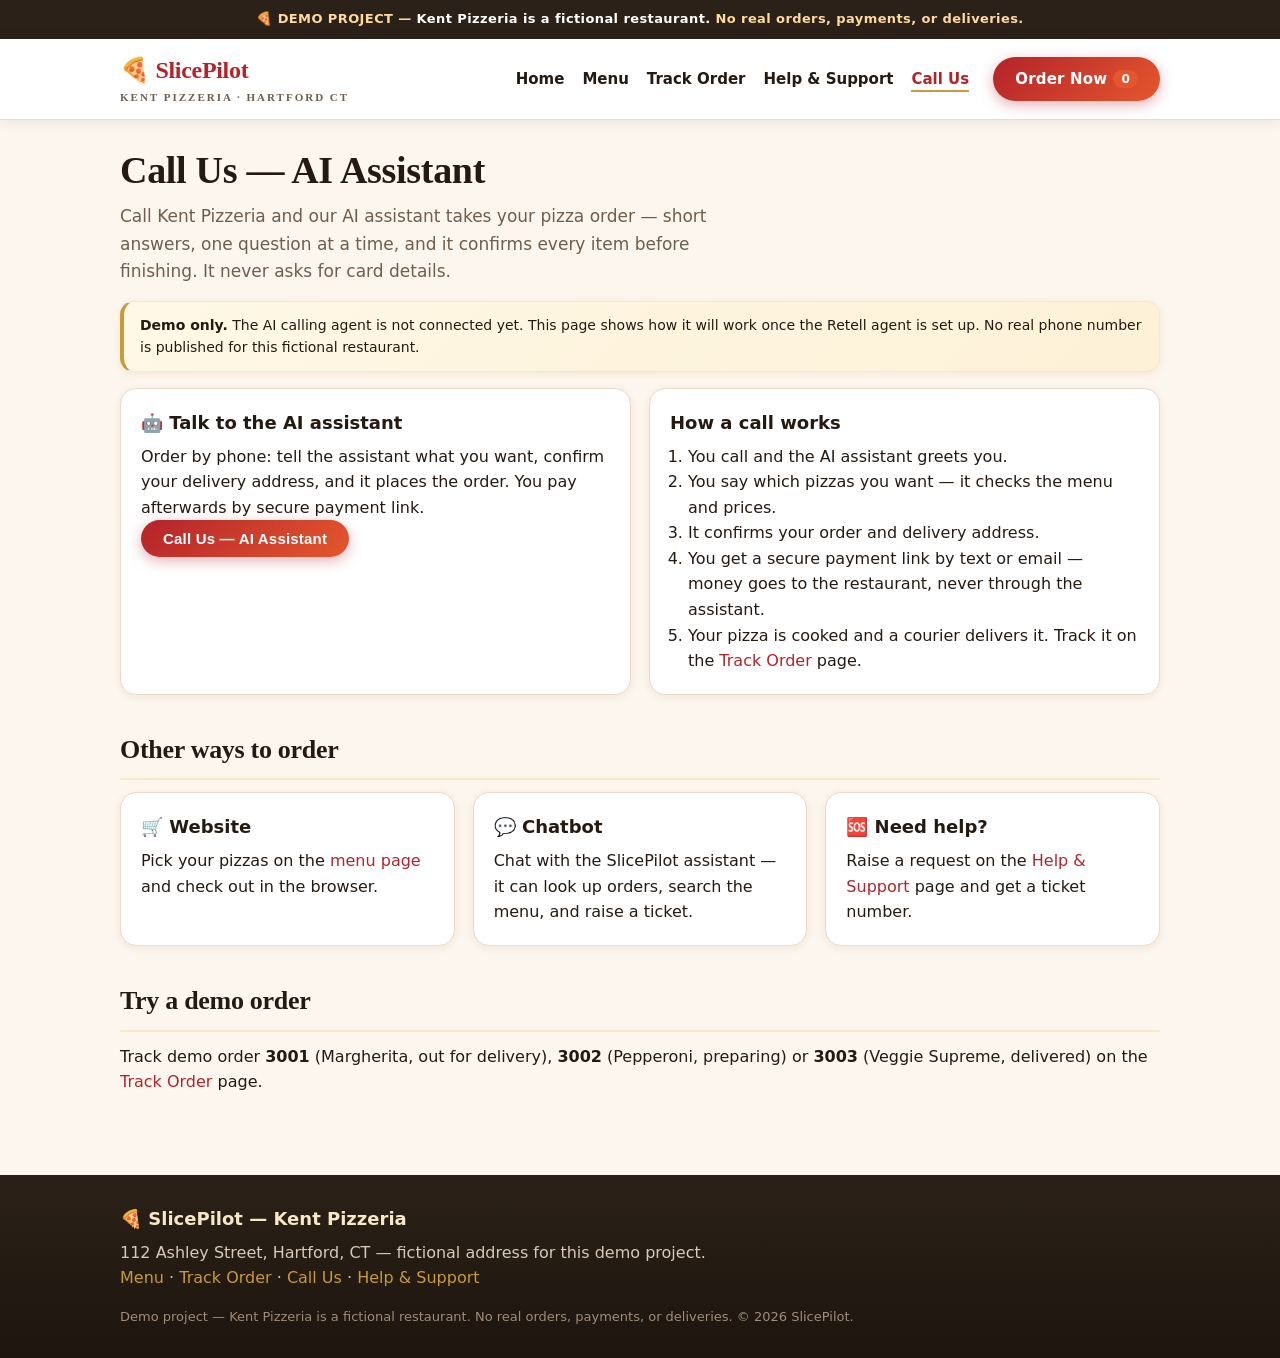
==== call.html @ 83c1e0ca "SlicePilot website: premium pizza site with Olive Pizza menu and HD photos - Home, menu, call, help," ====
<!DOCTYPE html>
<html lang="en">
<head>
<meta charset="UTF-8">
<meta name="viewport" content="width=device-width, initial-scale=1.0">
<title>Call Us | SlicePilot — Kent Pizzeria (Demo)</title>
<link rel="stylesheet" href="style.css">
</head>
<body>
<div class="demo-banner">🍕 DEMO PROJECT — <span>Kent Pizzeria is a fictional restaurant.</span> No real orders, payments, or deliveries.</div>

<header>
  <nav class="nav">
    <a class="logo" href="index.html">🍕 SlicePilot<small>Kent Pizzeria · Hartford CT</small></a>
    <ul class="nav-links">
      <li><a href="index.html">Home</a></li>
      <li><a href="menu.html">Menu</a></li>
      <li><a href="track-order.html">Track Order</a></li>
      <li><a href="help.html">Help &amp; Support</a></li>
      <li><a href="call.html">Call Us</a></li>
    </ul>
    <a class="btn" href="menu.html">Order Now<span class="cart-badge" id="cartCount">0</span></a>
  </nav>
</header>

<main class="container">
  <h1>Call Us — AI Assistant</h1>
  <p class="lead">Call Kent Pizzeria and our AI assistant takes your pizza order — short answers, one question at a time, and it confirms every item before finishing. It never asks for card details.</p>

  <div class="section-note">
    <strong>Demo only.</strong> The AI calling agent is not connected yet. This page shows how it will work once the Retell agent is set up. No real phone number is published for this fictional restaurant.
  </div>

  <div class="grid cols-2">
    <div class="card">
      <h3>🤖 Talk to the AI assistant</h3>
      <p>Order by phone: tell the assistant what you want, confirm your delivery address, and it places the order. You pay afterwards by secure payment link.</p>
      <button class="btn" onclick="callRestaurant()">Call Us — AI Assistant</button>
      <div id="aiCallNote" class="section-note hidden" style="margin-top: 16px;">
        <strong>AI calling agent — coming soon.</strong><br>
        The Retell AI agent for Kent Pizzeria has not been created yet. Once it is set up, this button will open the agent so you can call and order by voice. Demo only — no call is placed from this page today.
      </div>
    </div>
    <div class="card">
      <h3>How a call works</h3>
      <ol style="margin-left: 18px;">
        <li>You call and the AI assistant greets you.</li>
        <li>You say which pizzas you want — it checks the menu and prices.</li>
        <li>It confirms your order and delivery address.</li>
        <li>You get a secure payment link by text or email — money goes to the restaurant, never through the assistant.</li>
        <li>Your pizza is cooked and a courier delivers it. Track it on the <a href="track-order.html">Track Order</a> page.</li>
      </ol>
    </div>
  </div>

  <h2>Other ways to order</h2>
  <div class="grid cols-3">
    <div class="card"><h3>🛒 Website</h3><p>Pick your pizzas on the <a href="menu.html">menu page</a> and check out in the browser.</p></div>
    <div class="card"><h3>💬 Chatbot</h3><p>Chat with the SlicePilot assistant — it can look up orders, search the menu, and raise a ticket.</p></div>
    <div class="card"><h3>🆘 Need help?</h3><p>Raise a request on the <a href="help.html">Help &amp; Support</a> page and get a ticket number.</p></div>
  </div>

  <h2>Try a demo order</h2>
  <p>Track demo order <strong>3001</strong> (Margherita, out for delivery), <strong>3002</strong> (Pepperoni, preparing) or <strong>3003</strong> (Veggie Supreme, delivered) on the <a href="track-order.html">Track Order</a> page.</p>
</main>

<footer>
  <div class="container">
    <h3>🍕 SlicePilot — Kent Pizzeria</h3>
    <p>112 Ashley Street, Hartford, CT — fictional address for this demo project.</p>
    <p><a href="menu.html">Menu</a> · <a href="track-order.html">Track Order</a> · <a href="call.html">Call Us</a> · <a href="help.html">Help &amp; Support</a></p>
    <p class="fineprint">Demo project — Kent Pizzeria is a fictional restaurant. No real orders, payments, or deliveries. © 2026 SlicePilot.</p>
  </div>
</footer>

<script src="menu.js"></script>
<script src="script.js"></script>
</body>
</html>
---- style.css ----
/* ==========================================
   SlicePilot — Kent Pizzeria (Demo)
   Shared styles — static site, no frameworks
   ========================================== */

:root {
    --red: #c1272d;
    --red-dark: #8f1b20;
    --tomato: #e4572e;
    --gold: #f4a259;
    --cream: #fff8f0;
    --paper: #ffffff;
    --ink: #2b2118;
    --muted: #7a6a5c;
    --line: #ecd9c8;
    --green: #2e7d32;
    --radius: 14px;
}

* { box-sizing: border-box; margin: 0; padding: 0; }

body {
    font-family: "Segoe UI", system-ui, -apple-system, Arial, sans-serif;
    background: var(--cream);
    color: var(--ink);
    line-height: 1.6;
}

a { color: var(--red); text-decoration: none; }
a:hover { text-decoration: underline; }

img { max-width: 100%; display: block; }

/* ---------- Demo banner (every page) ---------- */
.demo-banner {
    background: #2b2118;
    color: #ffd9a0;
    text-align: center;
    font-size: 13px;
    font-weight: 600;
    padding: 8px 14px;
    letter-spacing: 0.2px;
}
.demo-banner span { color: #fff; }

/* ---------- Header / nav ---------- */
header {
    background: var(--paper);
    border-bottom: 1px solid var(--line);
    position: sticky;
    top: 0;
    z-index: 50;
}
.nav {
    max-width: 1080px;
    margin: 0 auto;
    padding: 12px 20px;
    display: flex;
    align-items: center;
    gap: 24px;
    flex-wrap: wrap;
}
.logo {
    font-size: 24px;
    font-weight: 800;
    color: var(--red);
    letter-spacing: -0.5px;
}
.logo small {
    display: block;
    font-size: 11px;
    font-weight: 600;
    color: var(--muted);
    letter-spacing: 2px;
    text-transform: uppercase;
}
.nav-links {
    display: flex;
    gap: 18px;
    list-style: none;
    margin-left: auto;
    flex-wrap: wrap;
}
.nav-links a { color: var(--ink); font-weight: 600; font-size: 15px; }
.nav-links a.active { color: var(--red); }

.btn {
    display: inline-block;
    background: var(--red);
    color: #fff;
    border: none;
    border-radius: 999px;
    padding: 10px 22px;
    font-size: 15px;
    font-weight: 700;
    cursor: pointer;
    text-align: center;
}
.btn:hover { background: var(--red-dark); text-decoration: none; }
.btn.secondary {
    background: #fff;
    color: var(--red);
    border: 2px solid var(--red);
}
.btn.secondary:hover { background: #fdeceb; }
.btn.ghost {
    background: transparent;
    color: var(--ink);
    border: 2px solid var(--line);
}
.btn:disabled {
    background: #cbb9a8;
    cursor: not-allowed;
}
.cart-badge {
    background: var(--tomato);
    color: #fff;
    border-radius: 999px;
    font-size: 12px;
    padding: 2px 8px;
    margin-left: 6px;
    vertical-align: middle;
}

/* ---------- Layout ---------- */
.container { max-width: 1080px; margin: 0 auto; padding: 28px 20px 60px; }
h1 { font-size: 34px; line-height: 1.2; margin-bottom: 10px; }
h2 { font-size: 24px; margin: 34px 0 12px; }
h3 { font-size: 18px; margin-bottom: 6px; }
.lead { font-size: 17px; color: var(--muted); max-width: 640px; }
.section-note {
    background: #fff3e0;
    border: 1px solid #ffd9a0;
    border-radius: var(--radius);
    padding: 12px 16px;
    font-size: 14px;
    margin: 16px 0;
}
.card {
    background: var(--paper);
    border: 1px solid var(--line);
    border-radius: var(--radius);
    padding: 20px;
}
.grid { display: grid; gap: 18px; }
.grid.cols-3 { grid-template-columns: repeat(3, 1fr); }
.grid.cols-2 { grid-template-columns: repeat(2, 1fr); }
@media (max-width: 720px) {
    .grid.cols-3, .grid.cols-2 { grid-template-columns: 1fr; }
    h1 { font-size: 27px; }
}

/* ---------- Hero (home) ---------- */
.hero {
    background: linear-gradient(135deg, var(--red-dark), var(--red) 55%, var(--tomato));
    color: #fff;
    border-radius: 20px;
    padding: 44px 34px;
    margin-bottom: 28px;
}
.hero h1 { color: #fff; font-size: 40px; }
.hero p { color: #ffe4d6; max-width: 560px; font-size: 17px; }
.hero .btn { background: #fff; color: var(--red); margin-top: 18px; }
.hero .btn.secondary {
    background: transparent;
    color: #fff;
    border-color: #fff;
    margin-left: 10px;
}
.hero-badges { margin-top: 20px; display: flex; gap: 10px; flex-wrap: wrap; }
.hero-badges span {
    background: rgba(255, 255, 255, 0.16);
    border: 1px solid rgba(255, 255, 255, 0.35);
    border-radius: 999px;
    padding: 5px 12px;
    font-size: 13px;
    font-weight: 600;
}

.steps { counter-reset: step; }
.step { display: flex; gap: 14px; align-items: flex-start; }
.step-num {
    flex: 0 0 36px;
    height: 36px;
    border-radius: 50%;
    background: var(--red);
    color: #fff;
    font-weight: 800;
    display: flex;
    align-items: center;
    justify-content: center;
}

/* ---------- Menu ---------- */
.filters { display: flex; gap: 10px; flex-wrap: wrap; margin: 18px 0; align-items: center; }
.filter-btn {
    border: 2px solid var(--line);
    background: #fff;
    border-radius: 999px;
    padding: 7px 16px;
    font-weight: 700;
    cursor: pointer;
    font-size: 14px;
}
.filter-btn.active { background: var(--red); border-color: var(--red); color: #fff; }
.search-box {
    margin-left: auto;
    padding: 9px 14px;
    border: 2px solid var(--line);
    border-radius: 999px;
    font-size: 14px;
    min-width: 210px;
}
.menu-grid {
    display: grid;
    grid-template-columns: repeat(3, 1fr);
    gap: 18px;
}
@media (max-width: 860px) { .menu-grid { grid-template-columns: repeat(2, 1fr); } }
@media (max-width: 560px) { .menu-grid { grid-template-columns: 1fr; } }
.menu-card {
    background: var(--paper);
    border: 1px solid var(--line);
    border-radius: var(--radius);
    padding: 18px;
    display: flex;
    flex-direction: column;
    gap: 6px;
}
.menu-card.unavailable { opacity: 0.65; background: #faf5f0; }
.menu-emoji { font-size: 40px; }
.menu-card h3 { margin: 0; }
.menu-cat {
    font-size: 12px;
    font-weight: 700;
    letter-spacing: 1px;
    text-transform: uppercase;
    color: var(--tomato);
}
.menu-price { font-size: 19px; font-weight: 800; color: var(--red); }
.menu-desc { font-size: 14px; color: var(--muted); flex: 1; }
.menu-card .btn { margin-top: 8px; width: 100%; }
.badge-unavailable {
    display: inline-block;
    background: #eee;
    color: #666;
    border-radius: 999px;
    padding: 3px 10px;
    font-size: 12px;
    font-weight: 700;
}

/* ---------- Cart panel ---------- */
.cart-panel {
    position: fixed;
    right: 18px;
    bottom: 18px;
    background: var(--paper);
    border: 1px solid var(--line);
    border-radius: var(--radius);
    box-shadow: 0 8px 30px rgba(0, 0, 0, 0.18);
    padding: 16px;
    width: 300px;
    max-width: calc(100vw - 36px);
    z-index: 80;
}
.cart-panel h3 { margin-bottom: 8px; }
.cart-line {
    display: flex;
    justify-content: space-between;
    gap: 10px;
    font-size: 14px;
    padding: 5px 0;
    border-bottom: 1px dashed var(--line);
}
.cart-total { font-weight: 800; display: flex; justify-content: space-between; padding-top: 8px; }
.cart-panel .btn { width: 100%; margin-top: 10px; }
.cart-empty { color: var(--muted); font-size: 14px; }
.qty-btn {
    border: 1px solid var(--line);
    background: #fff;
    border-radius: 6px;
    width: 24px;
    height: 24px;
    cursor: pointer;
    font-weight: 800;
}

/* ---------- Forms ---------- */
.form label { display: block; font-weight: 700; font-size: 14px; margin: 14px 0 4px; }
.form input, .form select, .form textarea {
    width: 100%;
    padding: 11px 13px;
    border: 2px solid var(--line);
    border-radius: 10px;
    font-size: 15px;
    font-family: inherit;
    background: #fff;
}
.form input:focus, .form select:focus, .form textarea:focus {
    outline: none;
    border-color: var(--red);
}
.form .hint { font-size: 13px; color: var(--muted); margin-top: 3px; }
.success-box {
    background: #e8f5e9;
    border: 1px solid #a5d6a7;
    border-radius: var(--radius);
    padding: 20px;
    margin-top: 18px;
}
.success-box .ticket {
    font-size: 26px;
    font-weight: 800;
    color: var(--green);
    letter-spacing: 1px;
}
.hidden { display: none; }

/* ---------- Track order ---------- */
.timeline { display: flex; gap: 0; margin: 22px 0; flex-wrap: wrap; }
.timeline-step {
    flex: 1;
    min-width: 120px;
    text-align: center;
    padding: 12px 6px;
    border-top: 4px solid var(--line);
    font-size: 13px;
    font-weight: 600;
    color: var(--muted);
}
.timeline-step.done { border-color: var(--green); color: var(--green); }
.timeline-step.current { border-color: var(--tomato); color: var(--tomato); }
.order-summary { font-size: 16px; }
.order-summary strong { color: var(--red); }
.error-box {
    background: #fdeceb;
    border: 1px solid #f5b5b0;
    border-radius: var(--radius);
    padding: 20px;
    margin-top: 18px;
}

/* ---------- Footer ---------- */
footer {
    background: #2b2118;
    color: #d8c9b8;
    margin-top: 20px;
}
footer .container { padding: 30px 20px; }
footer h3 { color: #fff; }
footer a { color: var(--gold); }
footer .fineprint { font-size: 13px; color: #a08d7a; margin-top: 16px; }

/* ---------- Pizza size selector ---------- */
.size-row { display: flex; gap: 6px; flex-wrap: wrap; margin: 4px 0 2px; }
.size-btn {
    border: 2px solid var(--line);
    background: #fff;
    border-radius: 8px;
    padding: 4px 10px;
    font-weight: 700;
    font-size: 13px;
    cursor: pointer;
    color: var(--ink);
}
.size-btn.active { background: var(--red); border-color: var(--red); color: #fff; }
.menu-price small { font-size: 13px; font-weight: 700; color: var(--muted); }

/* ==========================================
   PREMIUM POLISH — top-notch, professional
   (overrides above; self-contained, no
   external fonts or dependencies)
   ========================================== */

/* Richer premium palette + refined type */
:root {
    --red: #b4232a;
    --red-dark: #7e161b;
    --tomato: #e4572e;
    --gold: #c99a3c;
    --gold-soft: #f6e8c8;
    --cream: #fdf6ee;
    --ink: #241a12;
    --muted: #6f5d4d;
}
body { font-family: "Segoe UI", system-ui, -apple-system, "Helvetica Neue", Arial, sans-serif; }
h1, h2, .logo {
    font-family: Georgia, "Times New Roman", serif;
    letter-spacing: -0.3px;
}
h1 { font-size: 38px; }
h2 { font-size: 26px; border-bottom: 2px solid var(--gold-soft); padding-bottom: 8px; }
h3 { font-size: 18px; }

/* Smooth motion everywhere */
a, button, .menu-card, .card, .filter-btn, .size-btn {
    transition: all 0.2s ease-in-out;
}

/* Buttons: gradient, shadow, lift on hover */
.btn {
    background: linear-gradient(135deg, var(--red), var(--tomato));
    box-shadow: 0 4px 14px rgba(180, 35, 42, 0.35);
    letter-spacing: 0.2px;
}
.btn:hover {
    background: linear-gradient(135deg, var(--red-dark), var(--red));
    transform: translateY(-1px);
    box-shadow: 0 8px 20px rgba(180, 35, 42, 0.4);
}
.btn.secondary { background: #fff; box-shadow: 0 2px 8px rgba(0, 0, 0, 0.08); }
.btn.secondary:hover { background: #fdf1ec; }
.btn.ghost:hover { border-color: var(--gold); color: var(--red); }

/* Sticky nav: soft shadow + gold underline accent */
header { box-shadow: 0 2px 16px rgba(36, 26, 18, 0.08); }
.nav-links a:hover { color: var(--red); }
.nav-links a.active { color: var(--red); border-bottom: 2px solid var(--gold); padding-bottom: 2px; }

/* Hero: deeper gradient, gold trim, bigger presence */
.hero {
    background: linear-gradient(135deg, #5f0f13 0%, var(--red-dark) 35%, var(--red) 70%, var(--tomato) 100%);
    box-shadow: 0 18px 40px rgba(126, 22, 27, 0.35);
    border: 1px solid rgba(201, 154, 60, 0.45);
    padding: 52px 40px;
}
.hero h1 { font-size: 46px; }
.hero-badges span { background: rgba(255, 255, 255, 0.14); border-color: rgba(246, 232, 200, 0.5); }

/* Cards: soft shadow, hover lift, gold top accent */
.card, .menu-card {
    box-shadow: 0 2px 10px rgba(36, 26, 18, 0.07);
    border-radius: 16px;
}
.card:hover, .menu-card:hover {
    box-shadow: 0 12px 28px rgba(36, 26, 18, 0.14);
    transform: translateY(-3px);
    border-color: var(--gold-soft);
}
.menu-card.unavailable:hover { transform: none; box-shadow: 0 2px 10px rgba(36, 26, 18, 0.07); }
.menu-card .btn { box-shadow: 0 3px 10px rgba(180, 35, 42, 0.28); }
.menu-emoji { filter: drop-shadow(0 3px 4px rgba(0, 0, 0, 0.12)); }
.menu-cat { color: var(--gold); letter-spacing: 1.5px; }

/* Filters + size pills: crisper, premium */
.filter-btn { box-shadow: 0 1px 4px rgba(0, 0, 0, 0.05); }
.filter-btn:hover { border-color: var(--gold); color: var(--red); }
.filter-btn.active { box-shadow: 0 3px 10px rgba(180, 35, 42, 0.3); }
.size-btn:hover { border-color: var(--gold); color: var(--red); }
.size-btn.active { box-shadow: 0 2px 8px rgba(180, 35, 42, 0.3); }

/* Section note: warm gold treatment */
.section-note {
    background: linear-gradient(135deg, #fff8e6, #fdf1d7);
    border: 1px solid var(--gold-soft);
    border-left: 4px solid var(--gold);
    box-shadow: 0 2px 8px rgba(201, 154, 60, 0.15);
}

/* Demo banner: refined */
.demo-banner { letter-spacing: 0.4px; padding: 9px 14px; }

/* Cart panel: premium floating card */
.cart-panel {
    box-shadow: 0 16px 40px rgba(36, 26, 18, 0.22);
    border-radius: 18px;
    border: 1px solid var(--gold-soft);
}
.cart-total { border-top: 2px solid var(--gold-soft); margin-top: 6px; }

/* Forms: softer focus ring */
.form input:focus, .form select:focus, .form textarea:focus {
    border-color: var(--red);
    box-shadow: 0 0 0 3px rgba(180, 35, 42, 0.12);
}

/* Track-order timeline: gold current step */
.timeline-step.current { border-color: var(--gold); color: #8a6d1f; }

/* ---------- Menu photos (premium) ---------- */
.menu-img {
    width: 100%;
    aspect-ratio: 4 / 3;
    object-fit: cover;
    border-radius: 12px;
    margin: -6px 0 8px;
    box-shadow: 0 4px 14px rgba(36, 26, 18, 0.16);
}
.menu-card.unavailable .menu-img { filter: grayscale(0.6) brightness(0.92); }
.card-img {
    width: 100%;
    aspect-ratio: 4 / 3;
    object-fit: cover;
    border-radius: 12px;
    margin-bottom: 10px;
    box-shadow: 0 4px 14px rgba(36, 26, 18, 0.16);
}
.hero-img {
    width: 100%;
    max-height: 340px;
    object-fit: cover;
    border-radius: 16px;
    margin-top: 22px;
    border: 1px solid rgba(246, 232, 200, 0.5);
    box-shadow: 0 14px 34px rgba(0, 0, 0, 0.35);
}

/* Footer: richer, gold headings */
footer { background: linear-gradient(180deg, #2b2118, #1d150e); }
footer h3 { color: var(--gold-soft); }
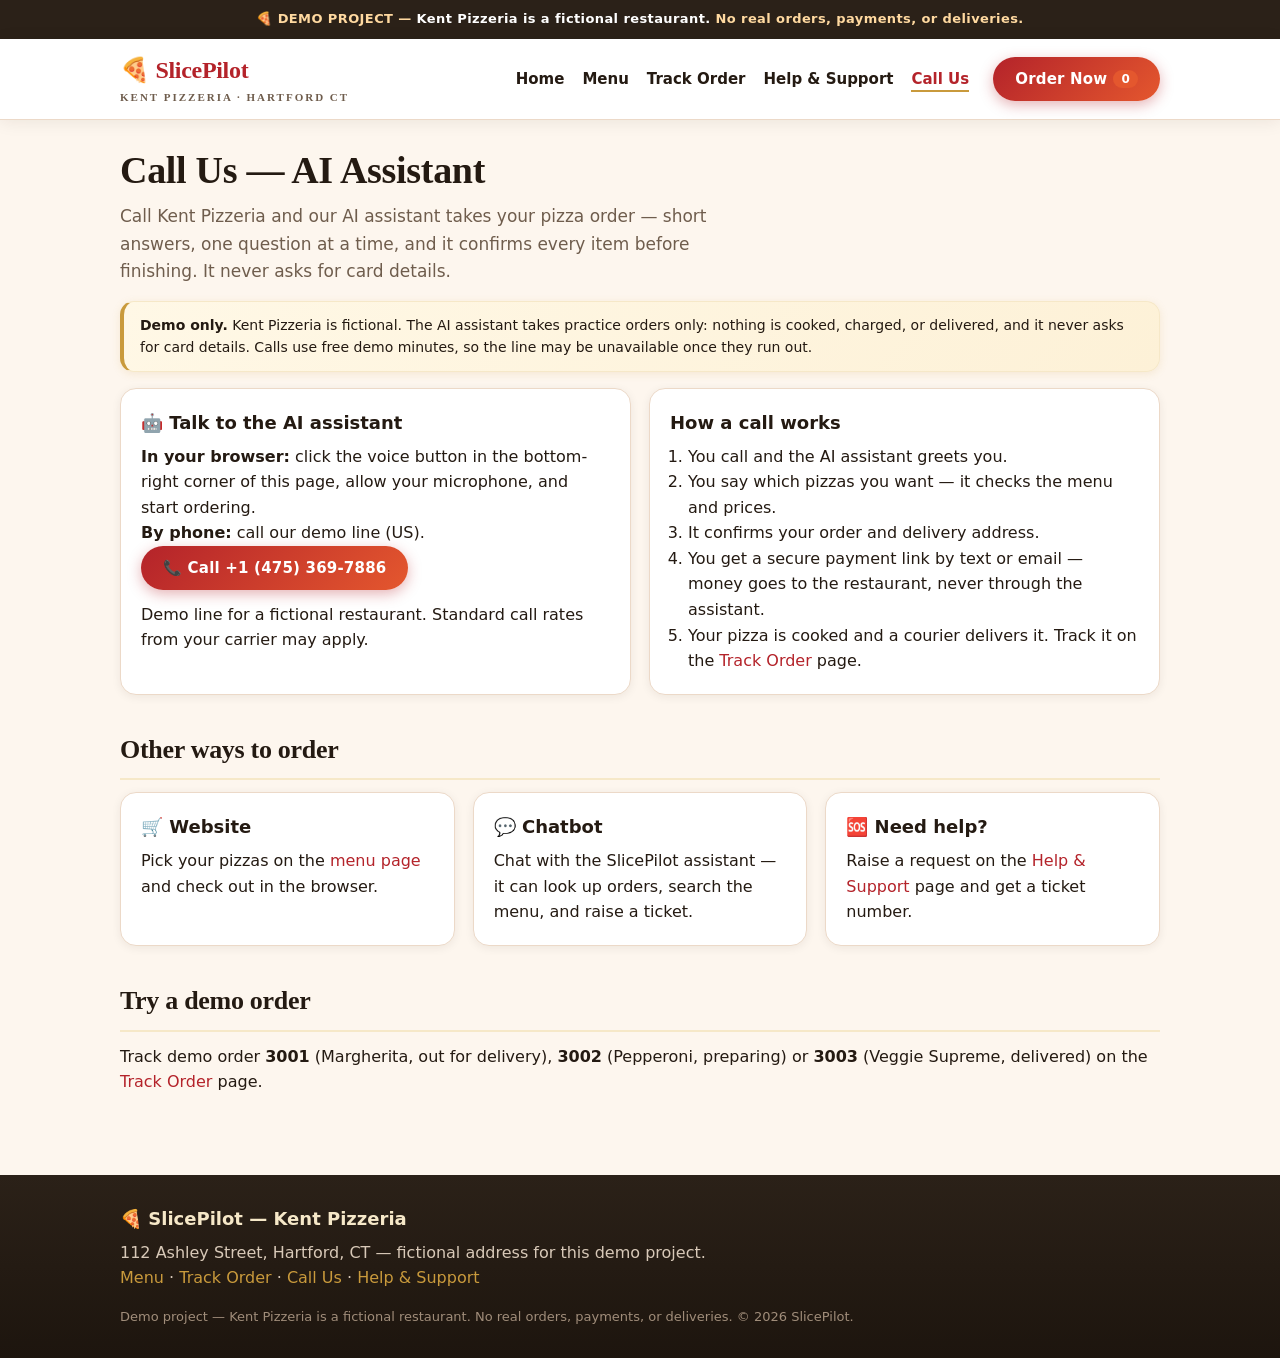
==== commit f47608ae: "Call page: LiveKit voice widget and demo phone line" ====
--- a/call.html
+++ b/call.html
@@ -28,18 +28,16 @@
   <p class="lead">Call Kent Pizzeria and our AI assistant takes your pizza order — short answers, one question at a time, and it confirms every item before finishing. It never asks for card details.</p>
 
   <div class="section-note">
-    <strong>Demo only.</strong> The AI calling agent is not connected yet. This page shows how it will work once the Retell agent is set up. No real phone number is published for this fictional restaurant.
+    <strong>Demo only.</strong> Kent Pizzeria is fictional. The AI assistant takes practice orders only: nothing is cooked, charged, or delivered, and it never asks for card details. Calls use free demo minutes, so the line may be unavailable once they run out.
   </div>
 
   <div class="grid cols-2">
     <div class="card">
       <h3>🤖 Talk to the AI assistant</h3>
-      <p>Order by phone: tell the assistant what you want, confirm your delivery address, and it places the order. You pay afterwards by secure payment link.</p>
-      <button class="btn" onclick="callRestaurant()">Call Us — AI Assistant</button>
-      <div id="aiCallNote" class="section-note hidden" style="margin-top: 16px;">
-        <strong>AI calling agent — coming soon.</strong><br>
-        The Retell AI agent for Kent Pizzeria has not been created yet. Once it is set up, this button will open the agent so you can call and order by voice. Demo only — no call is placed from this page today.
-      </div>
+      <p><strong>In your browser:</strong> click the voice button in the bottom-right corner of this page, allow your microphone, and start ordering.</p>
+      <p><strong>By phone:</strong> call our demo line (US).</p>
+      <a class="btn" href="tel:+14753697886">📞 Call +1 (475) 369-7886</a>
+      <p class="fineprint" style="margin-top: 12px;">Demo line for a fictional restaurant. Standard call rates from your carrier may apply.</p>
     </div>
     <div class="card">
       <h3>How a call works</h3>
@@ -75,5 +73,7 @@
 
 <script src="menu.js"></script>
 <script src="script.js"></script>
+<!-- LiveKit Agent Embed Widget: voice assistant launcher (agent kent-pizzeria) -->
+<script src="https://cloud.livekit.io/embed-popup.js" data-lk-agent="CA_emshR9pkrvSL"></script>
 </body>
 </html>
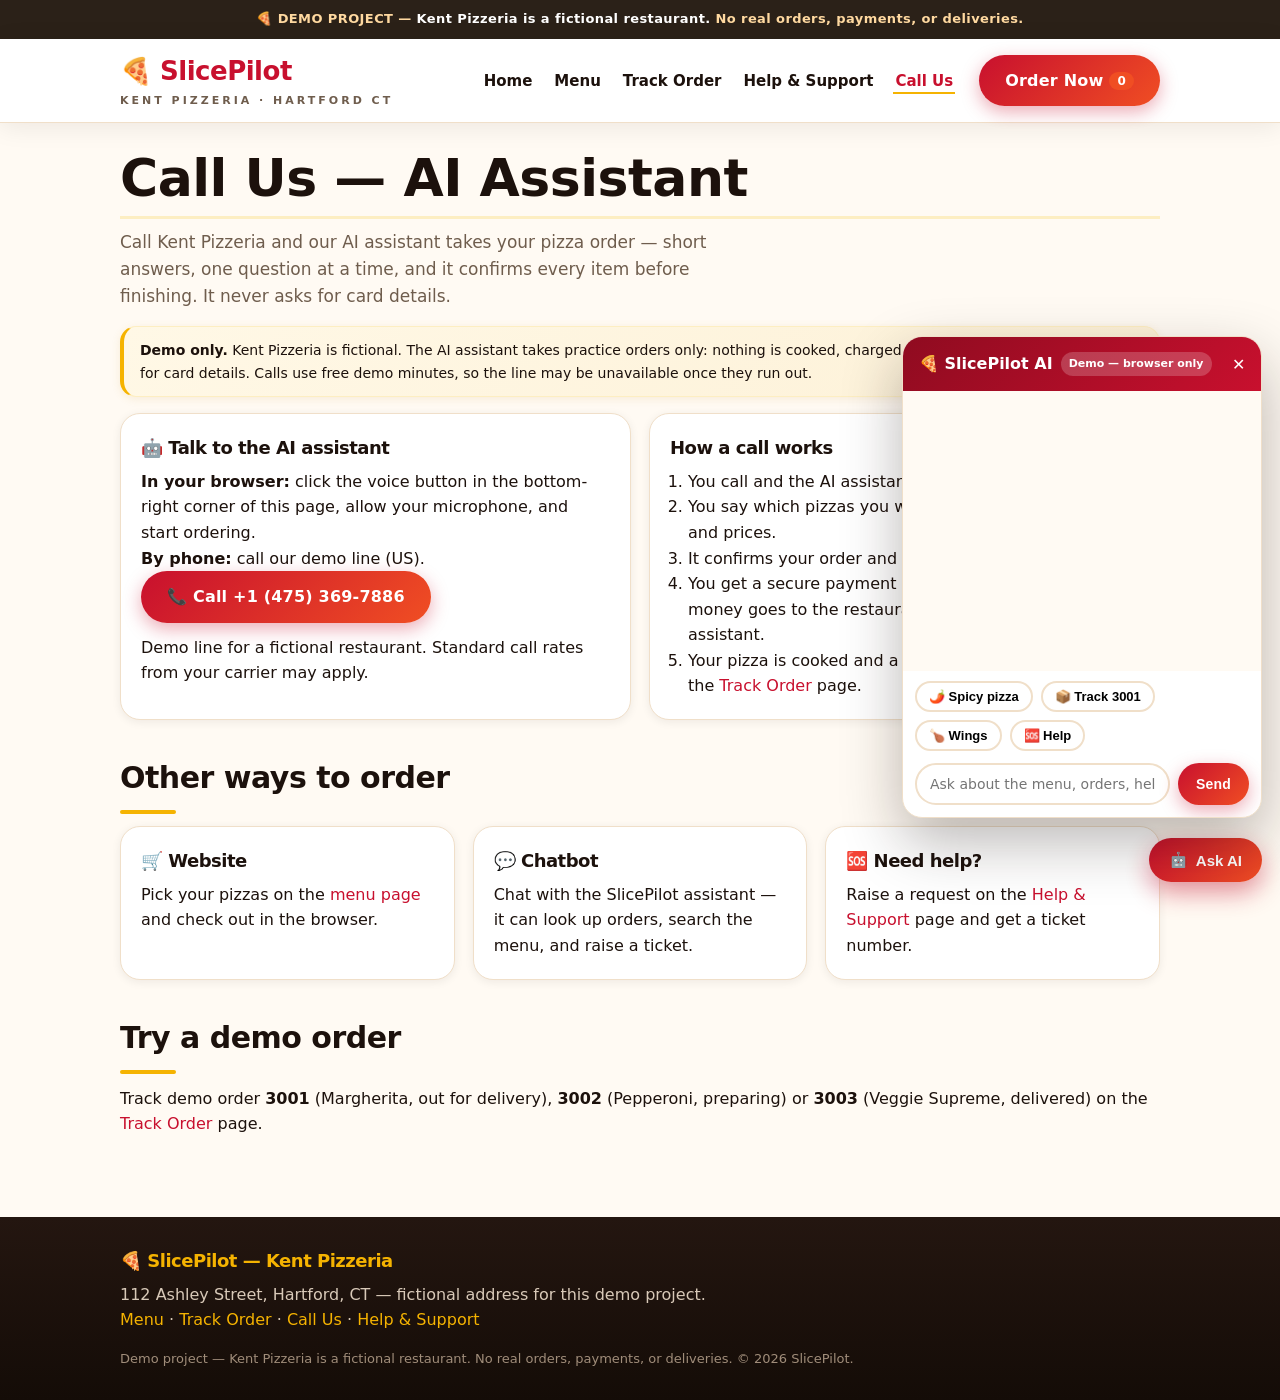
==== commit c313a4e6: "Add Ask AI chat widget to menu, checkout, track-order, help and call pages" ====
--- a/call.html
+++ b/call.html
@@ -71,9 +71,25 @@
   </div>
 </footer>
 
+<div class="ai-chat" id="aiChat">
+  <button class="ai-chat-btn" id="aiChatBtn" type="button" aria-label="Chat with the AI assistant">🤖 <span>Ask AI</span></button>
+  <div class="ai-chat-panel hidden" id="aiChatPanel">
+    <div class="ai-chat-head"><strong>🍕 SlicePilot AI</strong><span>Demo — browser only</span><button id="aiChatClose" type="button" aria-label="Close chat">✕</button></div>
+    <div class="ai-chat-body" id="aiChatBody"></div>
+    <div class="ai-chat-chips">
+      <button type="button" data-q="Find me a spicy pizza">🌶️ Spicy pizza</button>
+      <button type="button" data-q="Track order 3001">📦 Track 3001</button>
+      <button type="button" data-q="What wings do you have?">🍗 Wings</button>
+      <button type="button" data-q="Help">🆘 Help</button>
+    </div>
+    <form class="ai-chat-form" id="aiChatForm"><input id="aiChatInput" type="text" placeholder="Ask about the menu, orders, help…" autocomplete="off"><button class="btn" type="submit">Send</button></form>
+  </div>
+</div>
+
 <script src="menu.js"></script>
 <script src="script.js"></script>
 <!-- LiveKit Agent Embed Widget: voice assistant launcher (agent kent-pizzeria) -->
 <script src="https://cloud.livekit.io/embed-popup.js" data-lk-agent="CA_emshR9pkrvSL"></script>
+<script src="ai-assistant.js"></script>
 </body>
 </html>
--- a/style.css
+++ b/style.css
@@ -509,3 +509,136 @@
 /* Footer: richer, gold headings */
 footer { background: linear-gradient(180deg, #2b2118, #1d150e); }
 footer h3 { color: var(--gold-soft); }
+
+/* ==========================================
+   LITTLE PREMIUM LIFT — 8 Nov 2026
+   Small polish only, no layout changes.
+   ========================================== */
+html { scroll-behavior: smooth; }
+::selection { background: var(--gold-soft); color: var(--ink); }
+.container > h1 { border-bottom: 3px solid var(--gold-soft); padding-bottom: 10px; }
+.btn:active { transform: translateY(0) scale(0.98); box-shadow: 0 2px 8px rgba(180, 35, 42, 0.3); }
+.card-img, .menu-img { transition: transform 0.3s ease, box-shadow 0.3s ease; }
+.card:hover .card-img, .menu-card:hover .menu-img { transform: scale(1.02); box-shadow: 0 8px 20px rgba(36, 26, 18, 0.2); }
+/* Payment / delivery choices: clear selected state */
+.choice { transition: border-color 0.2s ease, background 0.2s ease, box-shadow 0.2s ease; }
+.choice:has(input:checked) { border-color: var(--red); background: #fdf1ec; box-shadow: 0 4px 14px rgba(180, 35, 42, 0.15); }
+.choice:has(input:focus-visible) { outline: 3px solid rgba(180, 35, 42, 0.2); outline-offset: 2px; }
+.demo-total span:last-child { color: var(--red); font-size: 17px; }
+
+/* ==========================================
+   TOP-NOTCH PREMIUM UPGRADE — 8 Nov 2026
+   American pizza-brand look + AI features.
+   CSS only, no layout or JS logic changed.
+   ========================================== */
+
+/* Richer American-brand palette */
+:root {
+    --red: #c8102e;
+    --red-dark: #8f0b20;
+    --tomato: #f04e23;
+    --gold: #f5b301;
+    --gold-soft: #fdeec2;
+    --cream: #fffaf3;
+    --paper: #ffffff;
+    --ink: #1c110c;
+    --muted: #6f5d4d;
+    --line: #f0dfc9;
+    --green: #1e7d32;
+    --radius: 18px;
+    --shadow-sm: 0 2px 10px rgba(28, 17, 12, 0.07);
+    --shadow-md: 0 12px 30px rgba(28, 17, 12, 0.14);
+    --shadow-lg: 0 24px 55px rgba(143, 11, 32, 0.28);
+}
+
+body { font-family: "Inter", "Segoe UI", system-ui, -apple-system, Arial, sans-serif; background: var(--cream); }
+h1, h2, h3, .logo { font-family: "Archivo", "Inter", "Segoe UI", system-ui, sans-serif; letter-spacing: -0.5px; }
+h1 { font-size: clamp(34px, 5vw, 52px); font-weight: 900; line-height: 1.05; }
+h2 { font-size: clamp(24px, 3vw, 30px); font-weight: 800; border-bottom: none; padding-bottom: 0; }
+h2::after { content: ""; display: block; width: 56px; height: 4px; background: var(--gold); border-radius: 999px; margin-top: 8px; }
+h3 { font-weight: 800; }
+
+/* Eyebrow label used across the site */
+.eyebrow { display: inline-block; font-size: 12px; font-weight: 800; letter-spacing: 2px; text-transform: uppercase; color: var(--red); background: #fdeceb; border: 1px solid #f6c9c9; border-radius: 999px; padding: 5px 12px; margin-bottom: 10px; }
+
+/* Header: cleaner, stronger */
+header { box-shadow: 0 4px 24px rgba(28, 17, 12, 0.08); backdrop-filter: blur(6px); }
+.logo { font-size: 26px; }
+.logo small { letter-spacing: 3px; }
+.nav-links a { font-size: 15px; padding: 6px 2px; }
+.nav-links a:hover { color: var(--red); text-decoration: none; }
+
+/* Buttons: bigger, bolder, American-app feel */
+.btn { padding: 13px 26px; font-size: 16px; border-radius: 999px; box-shadow: 0 6px 18px rgba(200, 16, 46, 0.35); }
+.btn:hover { transform: translateY(-2px); box-shadow: 0 12px 26px rgba(200, 16, 46, 0.42); }
+.btn.secondary { box-shadow: var(--shadow-sm); }
+.btn:active { transform: translateY(0) scale(0.98); }
+
+/* Hero: premium split look, gold glow */
+.hero { background: radial-gradient(900px 320px at 85% -10%, rgba(245, 179, 1, 0.55), transparent 60%), linear-gradient(135deg, #5f0f13 0%, #8f0b20 38%, var(--red) 68%, var(--tomato) 100%); padding: 56px 42px 44px; border-radius: 24px; box-shadow: var(--shadow-lg); overflow: hidden; animation: heroIn 0.6s ease both; }
+@keyframes heroIn { from { opacity: 0; transform: translateY(10px); } to { opacity: 1; transform: translateY(0); } }
+.hero h1 { font-size: clamp(40px, 6vw, 62px); text-shadow: 0 3px 18px rgba(0, 0, 0, 0.25); }
+.hero h1 .gold-word { color: var(--gold); }
+.hero p { font-size: 18px; color: #ffe9d9; }
+.hero .btn { margin-top: 20px; }
+.hero-stats { display: flex; gap: 22px; flex-wrap: wrap; margin-top: 24px; }
+.hero-stats div { background: rgba(255, 255, 255, 0.14); border: 1px solid rgba(255, 255, 255, 0.35); border-radius: 14px; padding: 10px 16px; }
+.hero-stats strong { display: block; font-size: 20px; color: #fff; }
+.hero-stats span { font-size: 12px; font-weight: 700; letter-spacing: 1px; text-transform: uppercase; color: #ffe9d9; }
+.hero-img { border-radius: 20px; margin-top: 26px; box-shadow: 0 20px 44px rgba(0, 0, 0, 0.4); }
+
+/* Cards: premium, soft, image-forward */
+.card, .menu-card { border-radius: 20px; box-shadow: var(--shadow-sm); overflow: hidden; }
+.card:hover, .menu-card:hover { box-shadow: var(--shadow-md); transform: translateY(-4px); }
+.card-img, .menu-img { border-radius: 14px; }
+.menu-price { font-size: 20px; }
+.menu-card h3 { font-size: 18px; }
+
+/* Section note: softer, premium */
+.section-note { border-radius: 16px; }
+
+/* ---------- AI Pizza Finder ---------- */
+.finder { background: linear-gradient(135deg, #1c110c, #3a1a12 60%, #8f0b20); color: #fff; border-radius: 24px; padding: 32px 30px; margin: 30px 0; box-shadow: var(--shadow-lg); }
+.finder h2 { color: #fff; }
+.finder h2::after { background: var(--gold); }
+.finder p { color: #ffe9d9; }
+.finder .eyebrow { background: rgba(245, 179, 1, 0.18); color: var(--gold); border-color: rgba(245, 179, 1, 0.5); }
+.finder-controls { display: flex; gap: 12px; flex-wrap: wrap; align-items: end; margin-top: 18px; }
+.finder-controls label { display: flex; flex-direction: column; gap: 6px; font-size: 13px; font-weight: 700; letter-spacing: 0.5px; text-transform: uppercase; color: #ffe9d9; }
+.finder-controls select { padding: 12px 14px; border-radius: 12px; border: 2px solid rgba(255, 255, 255, 0.35); background: #fff; color: var(--ink); font-size: 15px; font-weight: 600; min-width: 160px; }
+.finder-results .card { background: #fff; color: var(--ink); }
+.finder-results .menu-price { color: var(--red); }
+.finder .hint { color: #ffd9a0; }
+
+/* ---------- AI chat widget ---------- */
+.ai-chat { position: fixed; right: 18px; bottom: 18px; z-index: 120; }
+.ai-chat-btn { display: flex; align-items: center; gap: 8px; background: linear-gradient(135deg, var(--red), var(--tomato)); color: #fff; border: none; border-radius: 999px; padding: 13px 20px; font-size: 15px; font-weight: 800; cursor: pointer; box-shadow: 0 10px 26px rgba(200, 16, 46, 0.45); }
+.ai-chat-btn:hover { transform: translateY(-2px); }
+.ai-chat-panel { position: absolute; right: 0; bottom: 64px; width: 360px; max-width: calc(100vw - 36px); background: #fff; border: 1px solid var(--line); border-radius: 20px; box-shadow: 0 24px 60px rgba(28, 17, 12, 0.3); overflow: hidden; display: flex; flex-direction: column; }
+.ai-chat-head { background: linear-gradient(135deg, var(--red-dark), var(--red)); color: #fff; padding: 14px 16px; display: flex; align-items: center; gap: 8px; }
+.ai-chat-head strong { font-size: 16px; }
+.ai-chat-head span { font-size: 11px; font-weight: 700; background: rgba(255, 255, 255, 0.2); border-radius: 999px; padding: 3px 8px; }
+.ai-chat-head button { margin-left: auto; background: transparent; border: none; color: #fff; font-size: 16px; cursor: pointer; }
+.ai-chat-body { padding: 14px; height: 280px; overflow-y: auto; display: flex; flex-direction: column; gap: 10px; background: var(--cream); }
+.ai-msg { max-width: 88%; padding: 10px 13px; border-radius: 14px; font-size: 14px; line-height: 1.5; white-space: pre-line; }
+.ai-msg.bot { background: #fff; border: 1px solid var(--line); align-self: flex-start; border-bottom-left-radius: 4px; }
+.ai-msg.user { background: var(--red); color: #fff; align-self: flex-end; border-bottom-right-radius: 4px; }
+.ai-chat-chips { display: flex; gap: 8px; flex-wrap: wrap; padding: 10px 12px 0; }
+.ai-chat-chips button { border: 2px solid var(--line); background: #fff; border-radius: 999px; padding: 6px 12px; font-size: 13px; font-weight: 700; cursor: pointer; }
+.ai-chat-chips button:hover { border-color: var(--gold); color: var(--red); }
+.ai-chat-form { display: flex; gap: 8px; padding: 12px; }
+.ai-chat-form input { flex: 1; padding: 11px 13px; border: 2px solid var(--line); border-radius: 999px; font-size: 14px; font-family: inherit; }
+.ai-chat-form input:focus { outline: none; border-color: var(--red); }
+.ai-chat-form .btn { padding: 10px 18px; font-size: 14px; }
+
+/* Footer: premium dark */
+footer { background: linear-gradient(180deg, #241610, #140c07); }
+footer h3 { color: var(--gold); }
+
+@media (max-width: 720px) {
+    .hero { padding: 36px 22px; }
+    .finder { padding: 24px 20px; }
+    .finder-controls select { min-width: 0; width: 100%; }
+    .finder-controls label { width: 100%; }
+    .ai-chat-panel { width: calc(100vw - 36px); }
+}
